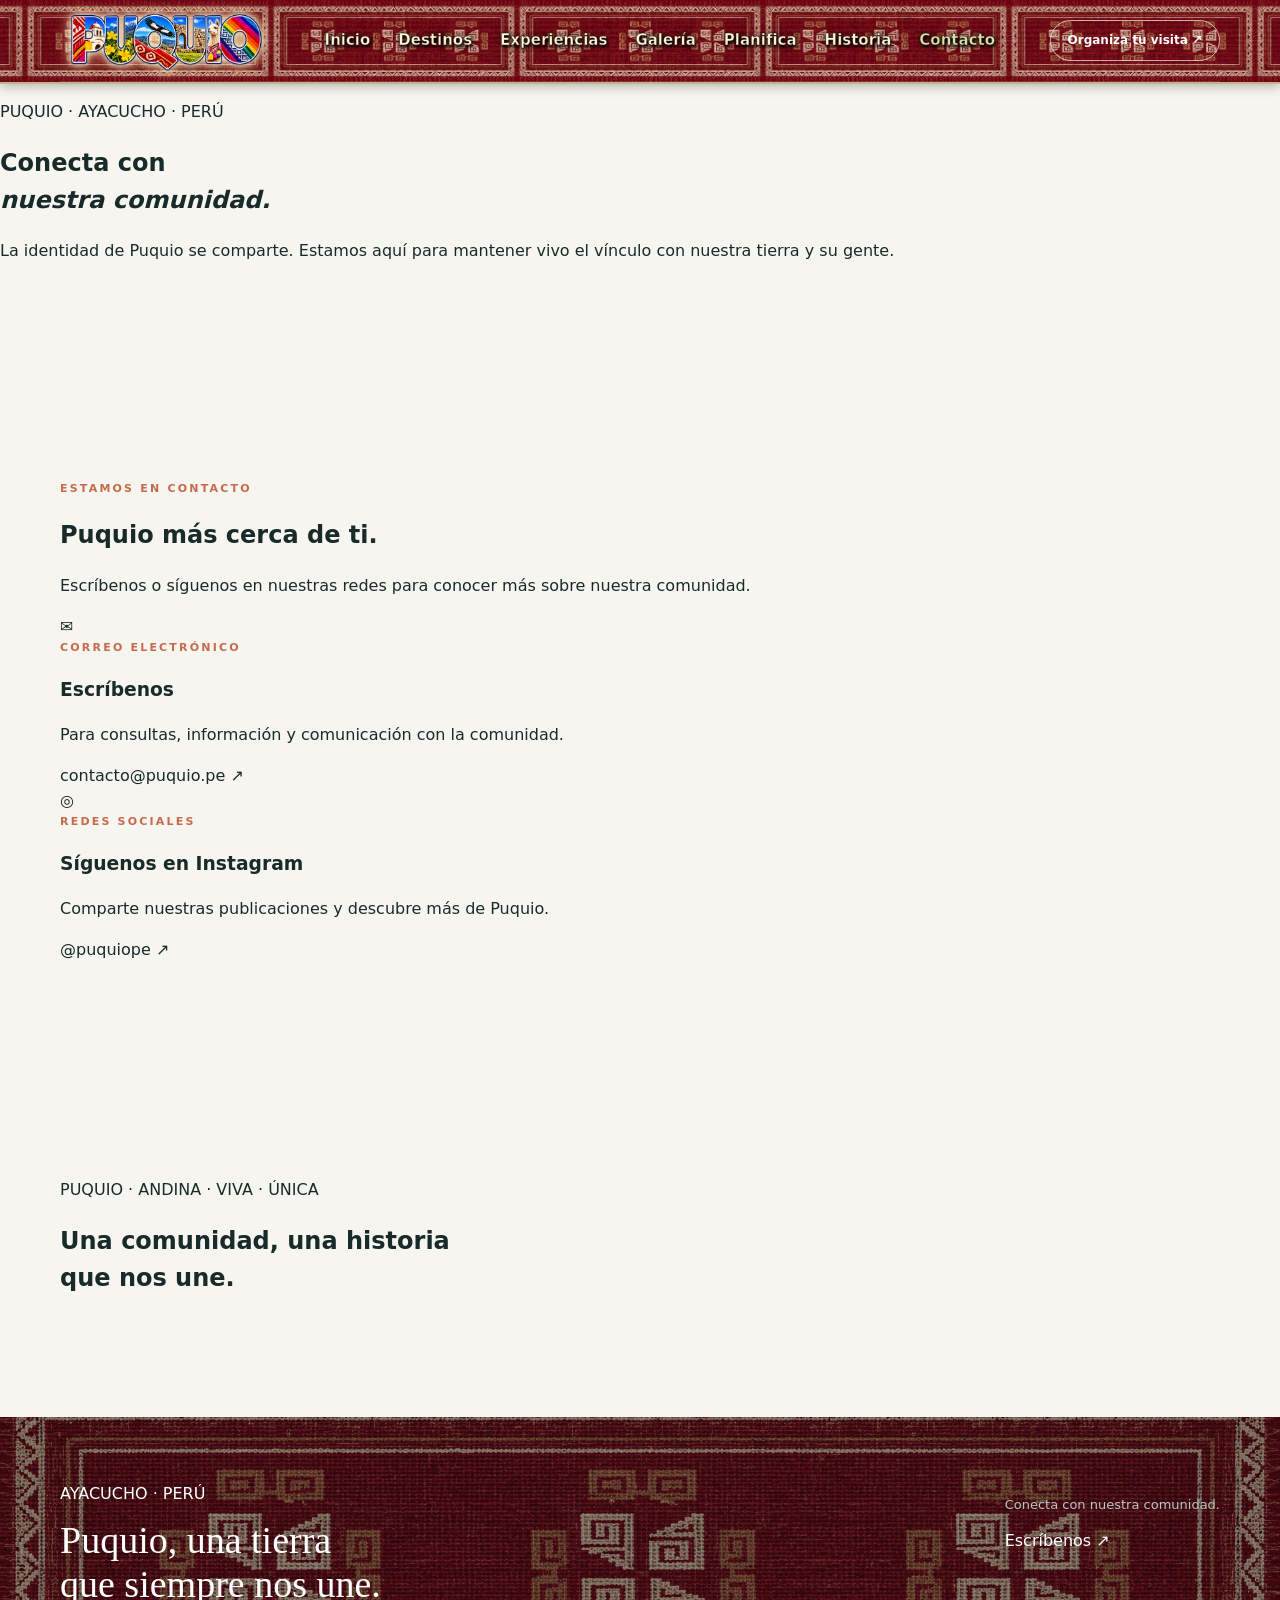
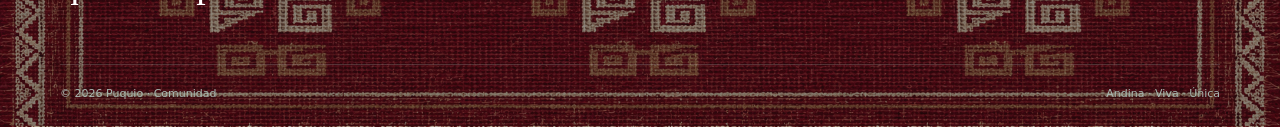
==== contacto.html @ aed08fe5 "creacion opcion contacto en pagina web Added a new contact page with community information and conta" ====
<!DOCTYPE html>
<html lang="es">
<head>
  <meta charset="UTF-8">
  <meta name="viewport" content="width=device-width, initial-scale=1.0">
  <meta name="description" content="Ponte en contacto con la comunidad de Puquio, Ayacucho. Síguenos en Instagram y escríbenos.">
  <title>Contacto | Puquio, Ayacucho</title>
  <link rel="stylesheet" href="css/estilos.css">
</head>
<body>

<header>
  <div class="wrap nav">
    <a aria-label="Puquio, inicio" class="brand" href="index.html">
      <img src="images/logo-puquio.png" alt="PUQUIO - Ayacucho, Perú" class="brand-logo">
    </a>
    <nav aria-label="Navegación principal" class="links" id="mainNav">
      <a data-page="index" href="index.html">Inicio</a>
      <a data-page="destinos" href="destinos.html">Destinos</a>
      <a data-page="experiencias" href="experiencias.html">Experiencias</a>
      <a data-page="galeria" href="galeria.html">Galería</a>
      <a data-page="planifica" href="planifica.html">Planifica</a>
      <a data-page="historia" href="historia.html">Historia</a>
      <a data-page="contacto" href="contacto.html">Contacto</a>
    </nav>
    <a class="nav-cta" href="planifica.html">Organiza tu visita ↗</a>
    <button class="mobile-menu" id="mobileMenuButton" type="button"
      aria-label="Abrir menú de navegación" aria-expanded="false"
      aria-controls="mainNav">
      <span></span><span></span><span></span>
    </button>
  </div>
</header>

<main>
  <section class="contact-hero">
    <div class="contact-hero-content">
      <div class="eyebrow">PUQUIO · AYACUCHO · PERÚ</div>
      <h1>Conecta con<br><em>nuestra comunidad.</em></h1>
      <p>La identidad de Puquio se comparte. Estamos aquí para mantener vivo el vínculo con nuestra tierra y su gente.</p>
    </div>
  </section>

  <section class="contact-section">
    <div class="wrap">
      <div class="contact-heading">
        <div class="kicker">ESTAMOS EN CONTACTO</div>
        <h2>Puquio más cerca de ti.</h2>
        <p>Escríbenos o síguenos en nuestras redes para conocer más sobre nuestra comunidad.</p>
      </div>

      <div class="contact-cards">
        <article class="contact-card">
          <div class="contact-icon">✉</div>
          <div class="kicker">CORREO ELECTRÓNICO</div>
          <h3>Escríbenos</h3>
          <p>Para consultas, información y comunicación con la comunidad.</p>
          <a href="mailto:contacto@puquio.pe">contacto@puquio.pe ↗</a>
        </article>

        <article class="contact-card">
          <div class="contact-icon">◎</div>
          <div class="kicker">REDES SOCIALES</div>
          <h3>Síguenos en Instagram</h3>
          <p>Comparte nuestras publicaciones y descubre más de Puquio.</p>
          <a href="https://www.instagram.com/puquiope/"
             target="_blank" rel="noopener noreferrer">@puquiope ↗</a>
        </article>
      </div>
    </div>
  </section>

  <section class="contact-message">
    <div class="wrap">
      <p>PUQUIO · ANDINA · VIVA · ÚNICA</p>
      <h2>Una comunidad, una historia<br>que nos une.</h2>
    </div>
  </section>
</main>

<footer>
  <div class="wrap">
    <div class="footer-top">
      <div>
        <div class="eyebrow">AYACUCHO · PERÚ</div>
        <h2>Puquio, una tierra<br>que siempre nos une.</h2>
      </div>
      <div>
        <p>Conecta con nuestra comunidad.</p>
        <a class="btn btn-ghost" href="mailto:contacto@puquio.pe">Escríbenos ↗</a>
      </div>
    </div>
    <div class="footer-bottom">
      <span>© 2026 Puquio · Comunidad</span>
      <span>Andina · Viva · Única</span>
    </div>
  </div>
</footer>

<script src="js/navegacion.js"></script>
</body>
</html>
---- css/estilos.css ----
:root{--ink:#182b2a;--muted:#61716d;--cream:#f7f5ef;--paper:#fffdf8;--green:#214d43;--lime:#d7e4a5;--terracotta:#c66b4d;--line:#e5e3da}
*{box-sizing:border-box}html{scroll-behavior:smooth}body{margin:0;font-family:Inter,ui-sans-serif,system-ui,-apple-system,"Segoe UI",sans-serif;color:var(--ink);background:var(--cream);line-height:1.55}a{color:inherit;text-decoration:none}img{display:block;width:100%;height:100%;object-fit:cover}.wrap{width:min(1160px,calc(100% - 44px));margin:auto}
header{position:fixed;z-index:1000;left:0;right:0;top:0;color:white;background:rgba(20,46,41,.94);backdrop-filter:blur(12px);-webkit-backdrop-filter:blur(12px);box-shadow:0 3px 18px rgba(0,0,0,.12)}.nav{position:relative;height:88px;display:flex;align-items:center;justify-content:space-between;border-bottom:1px solid #ffffff42}.brand{display:flex;gap:12px;align-items:center;font-weight:800;letter-spacing:.08em}.brandmark{width:39px;height:39px;border:1px solid #ffffffa8;border-radius:50%;display:grid;place-items:center;font-size:18px}.brand small{display:block;font-size:10px;letter-spacing:.2em;font-weight:500;opacity:.78}.links{display:flex;gap:28px;font-size:13px;font-weight:600}.links a:hover{color:var(--lime)}.nav-cta{border:1px solid #ffffffa8;padding:10px 17px;border-radius:30px;font-size:12px;font-weight:700}
.hero{min-height:740px;height:92vh;max-height:900px;position:relative;display:flex;align-items:center;color:white;background:#182b2a;overflow:hidden}
section{padding:100px 0}.section-head{display:flex;justify-content:space-between;gap:30px;align-items:end;margin-bottom:42px}.kicker{color:var(--terracotta);font-size:11px;font-weight:800;letter-spacing:.2em;text-transform:uppercase}.section-head h2,.intro h2{font-family:Georgia,serif;font-weight:400;font-size:clamp(36px,5vw,58px);line-height:1.08;letter-spacing:-.035em;margin:12px 0 0}.section-head p{max-width:380px;color:var(--muted);font-size:14px;margin:0}.intro{display:grid;grid-template-columns:1fr 1fr;gap:80px;align-items:center}.intro-image{height:510px;border-radius:4px 100px 4px 4px;overflow:hidden;position:relative}.image-note{position:absolute;bottom:20px;left:20px;background:#fffdf0e8;padding:12px 16px;font-size:11px;letter-spacing:.08em;text-transform:uppercase}.intro-copy p{color:var(--muted);max-width:510px}.intro-copy .btn{margin-top:17px;background:var(--green);color:white}.statline{display:flex;gap:32px;margin-top:36px;padding-top:26px;border-top:1px solid var(--line)}.stat strong{font-family:Georgia,serif;font-size:30px;font-weight:400;display:block}.stat span{font-size:10px;text-transform:uppercase;letter-spacing:.12em;color:var(--muted)}
.destinations background-image:linear-gradient(rgba(21,15,17,.35),rgba(21,15,17,.35)),url("../images/fondo-textil-ayacucho.png");background-size:auto,auto 100%;background-repeat:repeat,repeat-x;background-position:center,center.cards{display:grid;grid-template-columns:repeat(3,1fr);gap:20px}.place-card{background:var(--paper);overflow:hidden;position:relative}.place-img{height:300px;position:relative}.place-img:after{content:"";position:absolute;inset:40% 0 0;background:linear-gradient(transparent,#1025228c)}.place-num{position:absolute;top:18px;left:18px;color:white;font-size:11px;letter-spacing:.12em;z-index:1}.place-info{padding:23px 24px 26px}.place-info h3{font-family:Georgia,serif;font-weight:400;font-size:27px;margin:0 0 9px}.place-info p{font-size:13px;color:var(--muted);margin:0 0 20px}.text-link{font-size:11px;font-weight:800;text-transform:uppercase;letter-spacing:.12em;color:var(--green);border-bottom:1px solid #9aafa3;padding-bottom:5px}
.experience{background:var(--green);color:white}.experience .section-head p{color:#c6d4cd}.experience .kicker{color:var(--lime)}.experiences{display:grid;grid-template-columns:repeat(4,1fr);gap:14px}.experience-item{border-top:1px solid #ffffff45;padding:23px 5px 0}.experience-item .symbol{font-size:26px;color:var(--lime);margin-bottom:25px}.experience-item h3{font-family:Georgia,serif;font-size:23px;font-weight:400;margin:0 0 8px}.experience-item p{font-size:13px;color:#c6d4cd;margin:0}
/* Texto directamente sobre el fondo textil */
.experience {
  background: transparent;
  color: #fff;
  box-shadow: none;
}

.experience h2,
.experience p {
  color: #fff;
  text-shadow: 1px 2px 4px rgba(0,0,0,.85);
}

.gallery{display:grid;grid-template-columns:1.2fr .8fr .8fr;grid-template-rows:230px 230px;gap:14px}.gallery figure{margin:0;overflow:hidden;position:relative}.gallery figure:first-child{grid-row:span 2}.gallery figure:last-child{grid-column:span 2;height:430px;display:flex;justify-content:center;background:#e9e7df}.gallery figure:last-child img{width:auto;max-width:100%;height:100%;object-fit:contain;background:#e9e7df}.gallery img{transition:transform .5s}.gallery figure:hover img{transform:scale(1.04)}.gallery figcaption{position:absolute;bottom:0;left:0;right:0;padding:35px 20px 18px;color:white;background:linear-gradient(transparent,#122522b8);font-family:Georgia,serif;font-size:21px}
.visit{background:#e6e9df}.visit-grid{display:grid;grid-template-columns:1fr 1fr;gap:60px;align-items:center}.visit h2{font-family:Georgia,serif;font-weight:400;font-size:clamp(38px,5vw,58px);line-height:1.08;margin:13px 0 20px}.visit p{color:var(--muted);font-size:14px}.visit-list{margin:25px 0;display:grid;gap:12px}.visit-list div{display:flex;gap:13px;font-size:13px}.visit-list b{color:var(--terracotta)}.map-card{min-height:400px;background:#d0d9cc;position:relative;overflow:hidden;display:grid;place-items:center;border-radius:4px}.map-card:before{content:"";position:absolute;inset:0;background-image:linear-gradient(35deg,transparent 47%,#ffffff75 48%,#ffffff75 49%,transparent 50%),linear-gradient(130deg,transparent 44%,#ffffff85 45%,#ffffff85 46%,transparent 47%);background-size:100px 100px,130px 130px;opacity:.65}.map-pin{position:relative;text-align:center;background:var(--green);color:white;padding:20px 25px;border-radius:50px 50px 50px 5px;transform:rotate(-45deg);box-shadow:0 15px 30px #203e352b}.map-pin span{display:block;transform:rotate(45deg);font-size:23px}.map-label{position:absolute;bottom:24px;left:24px;background:#fffdf0e8;padding:12px 15px;font-size:11px;letter-spacing:.12em;text-transform:uppercase}
footer{background:#152c28;color:#f5f4eb;padding:65px 0 25px}.footer-top{display:flex;justify-content:space-between;gap:40px;padding-bottom:45px}.footer-top h2{font-family:Georgia,serif;font-weight:400;font-size:38px;max-width:480px;line-height:1.15;margin:12px 0}.footer-top p{color:#b8c7c0;max-width:360px;font-size:13px}.footer-bottom{border-top:1px solid #ffffff2c;padding-top:20px;display:flex;justify-content:space-between;color:#a9b9b1;font-size:11px}.mobile-menu{display:none;align-items:center;justify-content:center;flex-direction:column;gap:5px;width:48px;height:44px;padding:0;border:2px solid #d7e4a5;border-radius:10px;background:#102522d9;cursor:pointer;box-shadow:0 2px 12px #0005}.mobile-menu span{display:block;width:25px;height:4px;border-radius:4px;background:#e3f36b;box-shadow:0 0 5px #d7e4a588;transition:transform .25s,opacity .25s}.mobile-menu[aria-expanded="true"] span:first-child{transform:translateY(9px) rotate(45deg)}.mobile-menu[aria-expanded="true"] span:nth-child(2){opacity:0}.mobile-menu[aria-expanded="true"] span:last-child{transform:translateY(-9px) rotate(-45deg)}
@media(max-width:800px){.links{display:none}.mobile-menu{display:flex;flex-shrink:0}.links.is-open{display:flex;position:absolute;top:calc(100% + 8px);right:0;z-index:10;flex-direction:column;gap:0;width:min(270px,calc(100vw - 30px));padding:9px;background:#142e29f5;border:1px solid #d7e4a577;border-radius:14px;box-shadow:0 14px 35px #0006;backdrop-filter:blur(10px)}.links.is-open a{padding:13px 14px;border-bottom:1px solid #ffffff20;font-size:14px}.links.is-open a:last-child{border-bottom:0}.links.is-open a:hover{background:#ffffff12;color:#e3f36b}.hero{min-height:690px;height:88vh}.hero-content{padding-top:65px}.hero p{font-size:15px}.hero-bottom{bottom:24px}.intro,.visit-grid{grid-template-columns:1fr;gap:35px}.intro-image{height:370px;order:2}.cards{grid-template-columns:1fr 1fr}.place-img{height:230px}.experiences{grid-template-columns:1fr 1fr;row-gap:35px}.gallery{grid-template-columns:1fr 1fr;grid-template-rows:220px 180px 200px}.gallery figure:first-child{grid-row:span 2}.gallery figure:last-child{grid-column:span 2;height:320px;display:flex;justify-content:center;background:#e9e7df}.gallery figure:last-child img{width:auto;max-width:100%;height:100%;object-fit:contain;background:#e9e7df}.section-head{align-items:start;flex-direction:column}.statline{gap:20px}.footer-top{flex-direction:column}.nav-cta{display:none}}
@media(max-width:520px){.wrap{width:min(100% - 30px,1160px)}.nav{height:72px}.brand{font-size:13px}.hero h1{font-size:57px}.hero{min-height:650px}.hero-bottom{font-size:9px}.hero-bottom>div:last-child{display:none}section{padding:72px 0}.cards{grid-template-columns:1fr}.place-img{height:270px}.experiences{grid-template-columns:1fr 1fr}.experience-item h3{font-size:20px}.gallery{grid-template-rows:190px 160px 170px;gap:9px}.gallery figure:last-child{height:280px}.gallery figcaption{font-size:17px}.statline{flex-wrap:wrap}.stat{min-width:90px}.map-card{min-height:320px}.footer-bottom{flex-direction:column;gap:8px}}

/* Carrusel automático de portada */
.hero-photo{position:absolute;inset:0;z-index:0;background-position:center;background-size:cover;background-repeat:no-repeat;filter:saturate(.8)}



/* ===== Estructura multipágina y navegación fija ===== */
:root{scroll-padding-top:88px}
header{position:fixed!important;top:0;left:0;right:0;z-index:1000;background:rgba(20,48,42,.97);color:#fff;backdrop-filter:blur(12px);box-shadow:0 5px 24px #071b1640}
.nav{height:82px!important;border-bottom:1px solid #ffffff25!important}
body{padding-top:0}
.hero{padding-top:0}
.hero-content{padding-top:175px!important}
.nav-cta{white-space:nowrap}
.links a[aria-current="page"]{color:var(--lime)}
.subhero{min-height:360px;padding:155px 0 75px;background:linear-gradient(90deg,#102522df,#10252270),var(--subhero-image) center/cover;color:white;display:flex;align-items:end}
.subhero .kicker{color:var(--lime)}
.subhero h1{font-family:Georgia,serif;font-weight:400;font-size:clamp(43px,6vw,72px);line-height:1.04;margin:12px 0}
.subhero p{max-width:650px;color:#eef1e8;font-size:16px}
.content-section{padding:76px 0}
.content-section.alt{
  background:
    linear-gradient(rgba(20,15,12,.30),rgba(20,15,12,.30)),
    url("../images/fondo-textil-ayacucho.png") center/cover;
}
.content-grid{display:grid;grid-template-columns:repeat(2,minmax(0,1fr));gap:24px}
.content-card{background:var(--paper);border:1px solid var(--line);overflow:hidden}
.content-card img{height:280px}
.content-card .place-info{padding:23px}
.content-card h2,.content-card h3{font-family:Georgia,serif;font-weight:400;font-size:29px;margin:0 0 9px}
.content-card p{color:var(--muted);font-size:14px}
.prose{max-width:820px}
.prose p{color:var(--muted);font-size:15px;line-height:1.85}
.info-list{display:grid;gap:14px;margin-top:25px}
.info-list article{background:var(--paper);border-left:3px solid var(--terracotta);padding:17px 20px}
.info-list h3{font-family:Georgia,serif;font-size:23px;font-weight:400;margin:0 0 5px}
.info-list p{margin:0;color:var(--muted);font-size:14px}
.page-cta{background:var(--green);color:white;padding:48px;border-radius:4px}
.page-cta h2{font-family:Georgia,serif;font-weight:400;font-size:clamp(32px,4vw,48px);margin:0 0 10px}
.page-cta p{color:#d3dfd8;max-width:650px}
.breadcrumb{font-size:11px;letter-spacing:.12em;text-transform:uppercase;color:#dce7d1;margin-bottom:15px}
footer a:hover{color:var(--lime)}
@media(max-width:800px){
  .nav{height:72px!important}
  .hero-content{padding-top:145px!important}
  .subhero{min-height:330px;padding:130px 0 55px}
  .content-grid{grid-template-columns:1fr}
  .content-card img{height:250px}
  .page-cta{padding:30px 23px}
}
@media(max-width:520px){
  .nav{height:70px!important}
  .brand{font-size:13px}
  .hero-content{padding-top:130px!important}
  .subhero h1{font-size:43px}
  .subhero p{font-size:14px}
}
@media(prefers-reduced-motion:reduce){html{scroll-behavior:auto}.hero-photo,.hero-photo-next{transition:none!important}}

/* Orden de capas del carrusel: foto, velo de contraste, texto y controles. */
.hero-photo,.hero-photo-next{z-index:0!important}.hero:before{z-index:1!important}.hero-content{z-index:2!important}.hero-caption{z-index:3!important}.hero-controls{z-index:4!important}

/* Ajuste para navegación con encabezado fijo */
[id]{scroll-margin-top:100px}

/* Mapa interactivo de Google Maps */
.map-card.map-embed{display:block;min-height:400px;background:#e8eee9;padding:0}
.map-card.map-embed:before{display:none}
.map-card.map-embed iframe{display:block;width:100%;height:100%;min-height:400px}

/* Ajuste del logotipo PUQUIO */
.brand-logo {
  width: 210px;
  height: auto;
  max-height: 65px;
  object-fit: contain;
  display: block;
  filter: drop-shadow(0 0 3px rgba(255, 255, 235, 0.95))
        drop-shadow(0 0 7px rgba(255, 230, 160, 0.75));
}

@media (max-width: 800px) {
  .brand-logo {
    width: 155px;
    max-height: 52px;
  }
}

/* ==========================================
   IDENTIDAD TEXTIL AYACUCHANA - PUQUIO
   ========================================== */

/* Barra superior */
header {
  background-image: url("../images/fondo-textil-ayacucho.png");
  background-position: center;
  background-size: auto 100%;
  background-repeat: repeat-x;
  border-bottom: 2px solid rgba(235, 210, 160, 0.8);
  box-shadow: 0 3px 10px rgba(0, 0, 0, 0.25);
}

/* Pie de página */
footer {
  background-image:
    linear-gradient(rgba(21, 15, 17, 0.48), rgba(21, 15, 17, 0.48)),
    url("../images/fondo-textil-ayacucho.png");
  background-position: center;
  background-size: cover;
  background-repeat: repeat-x;
  color: #fff;
}

/* Mantener legibles los enlaces del pie */
footer a {
  color: #fff;
}

/* Mejorar contraste del menú sobre el tejido ayacuchano */
header .links a {
  color: #FFF4D6;
  font-size: 15px;
  font-weight: 700;
  -webkit-text-stroke: 0.45px rgba(20, 15, 12, 0.9);
  text-shadow:
    1px 2px 3px rgba(0, 0, 0, 1),
    0 0 6px rgba(0, 0, 0, 0.8);
  transition: color 0.3s ease;
}

header .links a:hover,
header .links a:focus {
  color: #D7E88F;
  -webkit-text-stroke: 0.45px rgba(20, 15, 12, 0.9);
  text-shadow: 1px 2px 5px rgba(0, 0, 0, 1);
}

/* Mostrar el contenido directamente sobre el tejido */
.content-section.alt .page-cta {
  background: transparent !important;
  color: #fff;
  box-shadow: none;
  border: none;
}

.content-section.alt .page-cta h2,
.content-section.alt .page-cta p {
  color: #fff;
  text-shadow: 1px 2px 5px rgba(0,0,0,.9);
}

/* Panel cultural: tejido andino en tonos oliva y tierra */
.cultural-soft {
  position: relative;
  isolation: isolate;
  overflow: hidden;
  background: #8b8b62 !important;
  color: #263b32 !important;
}

.cultural-soft::before {
  content: "";
  position: absolute;
  inset: 0;
  background: url("../images/fondo-textil-ayacucho.png") center/cover;
  filter: hue-rotate(65deg) saturate(0.75) brightness(0.85);
  z-index: 0;
}

.cultural-soft > .wrap {
  position: relative;
  z-index: 1;
}

.cultural-soft h2,
.cultural-soft p {
  color: #fff4d8 !important;
  text-shadow: 2px 2px 5px rgba(0, 0, 0, 0.85) !important;
}

/* Historia: texto directamente sobre el tejido andino */
.cultural-soft .content-card {
  background: transparent !important;
  border: none !important;
  box-shadow: none !important;
}

.cultural-soft .content-card .place-info {
  background: transparent !important;
}

.cultural-soft .content-card h3,
.cultural-soft .content-card p {
  color: #fff4d8 !important;
  text-shadow: 2px 2px 5px rgba(0, 0, 0, 0.9) !important;
}

/* Mejorar contraste de textos pequeños sobre el tejido */
.cultural-soft .kicker {
  color: #dce9a3 !important;
  font-size: 14px !important;
  font-weight: 900 !important;
  letter-spacing: 0.18em !important;
  text-shadow: 1px 2px 5px rgba(0, 0, 0, 1) !important;
}

.cultural-soft .section-head > p,
.cultural-soft .content-card p {
  color: #fff4d8 !important;
  text-shadow: 1px 2px 4px rgba(0, 0, 0, 0.95) !important;
}

@keyframes heroFadeIn {
  from {
    opacity: 0;
  }
  to {
    opacity: 1;
  }
}

 background: linear-gradient(
    90deg,
    rgba(10, 28, 25, .82),
    rgba(10, 28, 25, .48) 60%,
    rgba(10, 28, 25, .18)
  );
  z-index: 1;
}

.hero-content {
  position: relative;
  z-index: 2;
}

.hero h1 {
  color: #fff;
  font-family: Georgia, serif;
  font-size: clamp(64px, 8vw, 100px);
  line-height: 1;
  font-weight: 400;
  text-shadow: 2px 3px 8px rgba(0, 0, 0, .85);
}

.hero h1 em {
  color: #e5edc5;
}

.hero p {
  max-width: 590px;
  color: #f1f1e8;
  font-size: 18px;
  line-height: 1.7;
  font-weight: 600;
  text-shadow:
    1px 2px 3px #000,
    0 0 8px rgba(0, 0, 0, .95);
}

.hero .eyebrow {
  color: #e5edc5;
  font-weight: 900;
  text-shadow: 1px 2px 4px #000;
}

.hero-bottom {
  position: relative;
  z-index: 2;
}

@media (max-width: 520px) {
  .hero h1 {
    font-size: 57px;
  }

  .hero p {
    font-size: 16px;
  }
}

/* Fondo textil andino en la portada de Galería */
.subhero.galeria-hero {
  min-height: 480px;
  position: relative;
  isolation: isolate;
  background-color: #302d19;
  background-image: var(--subhero-image);
  background-position: right center;
background-size: 53% 100%;
  background-repeat: no-repeat;
}

.subhero.galeria-hero::before {
  content: "";
  position: absolute;
  inset: 0 auto 0 0;
  width: 47%;
  background:
    linear-gradient(rgba(25, 24, 10, .28), rgba(25, 24, 10, .28)),
    url("../images/fondo-textil-ayacucho.png") center/cover;
  filter: hue-rotate(65deg) saturate(.75) brightness(.85);
  z-index: 0;
}

.subhero.galeria-hero > .wrap {
  position: relative;
  z-index: 2;
}
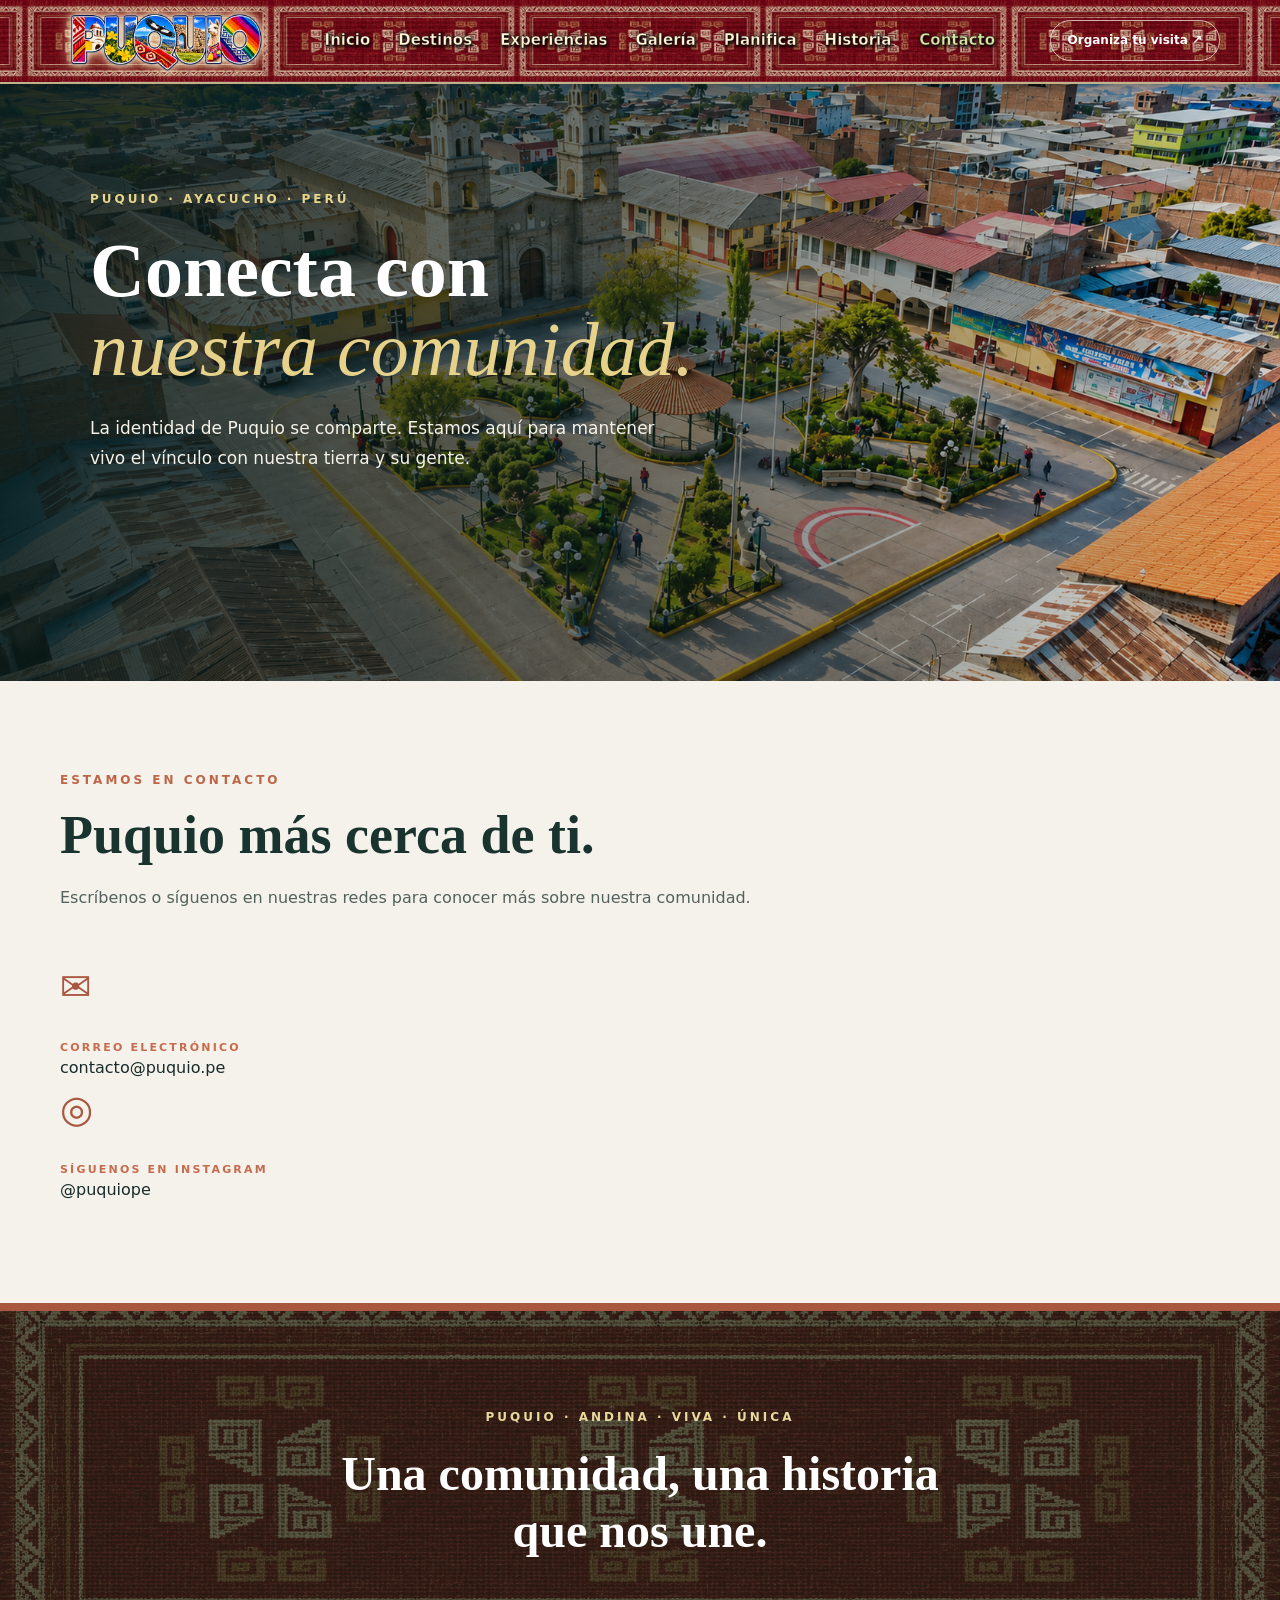
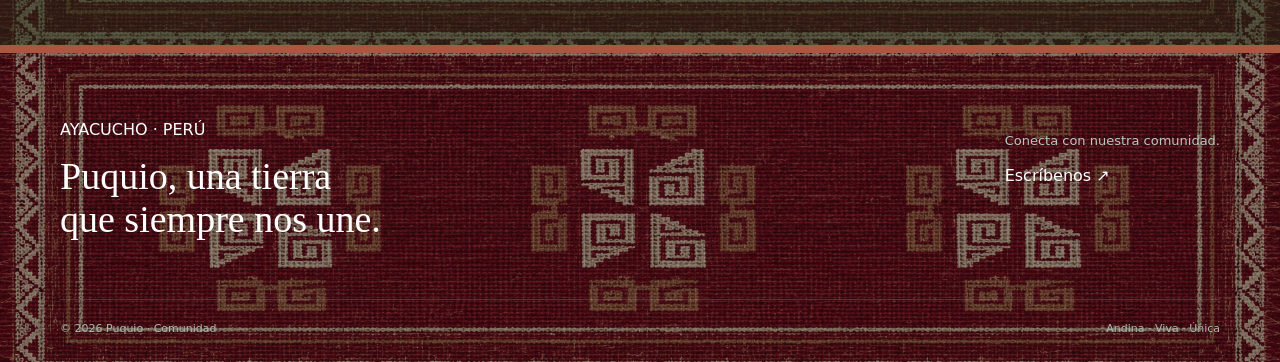
==== commit 5832b93f: "Refactor contact section layout in contacto.html Replaced contact cards with a new contact band layo" ====
--- a/contacto.html
+++ b/contacto.html
@@ -49,24 +49,26 @@
         <p>Escríbenos o síguenos en nuestras redes para conocer más sobre nuestra comunidad.</p>
       </div>
 
-      <div class="contact-cards">
-        <article class="contact-card">
-          <div class="contact-icon">✉</div>
-          <div class="kicker">CORREO ELECTRÓNICO</div>
-          <h3>Escríbenos</h3>
-          <p>Para consultas, información y comunicación con la comunidad.</p>
-          <a href="mailto:contacto@puquio.pe">contacto@puquio.pe ↗</a>
-        </article>
+    <div class="contact-band">
+  <div class="contact-item">
+    <div class="contact-icon">✉</div>
+    <div class="kicker">CORREO ELECTRÓNICO</div>
+    <a href="mailto:contacto@puquio.pe">
+      contacto@puquio.pe
+    </a>
+  </div>
 
-        <article class="contact-card">
-          <div class="contact-icon">◎</div>
-          <div class="kicker">REDES SOCIALES</div>
-          <h3>Síguenos en Instagram</h3>
-          <p>Comparte nuestras publicaciones y descubre más de Puquio.</p>
-          <a href="https://www.instagram.com/puquiope/"
-             target="_blank" rel="noopener noreferrer">@puquiope ↗</a>
-        </article>
-      </div>
+  <div class="contact-divider"></div>
+
+  <div class="contact-item">
+    <div class="contact-icon">◎</div>
+    <div class="kicker">SÍGUENOS EN INSTAGRAM</div>
+    <a href="https://www.instagram.com/puquiope/"
+       target="_blank" rel="noopener noreferrer">
+      @puquiope
+    </a>
+  </div>
+</div>
     </div>
   </section>
 
--- a/css/estilos.css
+++ b/css/estilos.css
@@ -331,3 +331,218 @@
   position: relative;
   z-index: 2;
 }
+
+/* =====================================
+   PÁGINA DE CONTACTO - PUQUIO
+   ===================================== */
+
+.contact-hero {
+  min-height: 560px;
+  position: relative;
+  display: flex;
+  align-items: center;
+  color: #fff;
+  background:
+    linear-gradient(90deg, rgba(12, 28, 25, .88) 0%, rgba(12, 28, 25, .58) 48%, rgba(12, 28, 25, .12) 100%),
+    url("../images/plaza-armas-contacto-hd.png") center 55% / cover no-repeat;
+  overflow: hidden;
+}
+
+.contact-hero-content {
+  width: min(1100px, 86%);
+  margin: 0 auto;
+  padding: 90px 0;
+  position: relative;
+  z-index: 1;
+}
+
+.contact-hero .eyebrow {
+  color: #e6d58b;
+  font-size: 12px;
+  letter-spacing: 3px;
+  font-weight: 700;
+  margin-bottom: 22px;
+}
+
+.contact-hero h1 {
+  font-family: Georgia, serif;
+  font-size: clamp(48px, 6vw, 76px);
+  line-height: 1.04;
+  max-width: 720px;
+  margin: 0 0 24px;
+  color: #fff;
+}
+
+.contact-hero h1 em {
+  color: #e7d28c;
+  font-weight: normal;
+}
+
+.contact-hero p {
+  max-width: 570px;
+  color: #f5f2e9;
+  font-size: 17px;
+  line-height: 1.8;
+}
+
+.contact-section {
+  padding: 90px 0 100px;
+  background: #f5f2eb;
+  position: relative;
+}
+
+.contact-heading {
+  max-width: 720px;
+  margin-bottom: 45px;
+}
+
+.contact-heading .kicker {
+  color: #bd6548;
+  font-size: 12px;
+  font-weight: 800;
+  letter-spacing: 3px;
+  margin-bottom: 16px;
+}
+
+.contact-heading h2 {
+  color: #19332e;
+  font-family: Georgia, serif;
+  font-size: clamp(36px, 5vw, 54px);
+  line-height: 1.12;
+  margin: 0 0 18px;
+}
+
+.contact-heading p {
+  color: #52615b;
+  font-size: 16px;
+  line-height: 1.8;
+}
+
+.contact-cards {
+  display: grid;
+  grid-template-columns: repeat(2, minmax(0, 1fr));
+  gap: 28px;
+}
+
+.contact-card {
+  position: relative;
+  padding: 42px 38px;
+  background: #fffdf8;
+  border: 1px solid #e4dccb;
+  box-shadow: 0 12px 35px rgba(28, 45, 37, .08);
+  overflow: hidden;
+}
+
+.contact-card::before {
+  content: "";
+  display: block;
+  height: 9px;
+  position: absolute;
+  top: 0;
+  left: 0;
+  right: 0;
+  background: url("../images/fondo-textil-ayacucho.png") center 48% / 220px auto repeat-x;
+}
+
+.contact-icon {
+  color: #a9573e;
+  font-size: 38px;
+  margin-bottom: 22px;
+}
+
+.contact-card .kicker {
+  color: #a9573e;
+  font-size: 11px;
+  font-weight: 800;
+  letter-spacing: 2px;
+  margin-bottom: 12px;
+}
+
+.contact-card h3 {
+  color: #19332e;
+  font-family: Georgia, serif;
+  font-size: 29px;
+  margin: 0 0 14px;
+}
+
+.contact-card p {
+  color: #58645e;
+  line-height: 1.75;
+  margin-bottom: 22px;
+}
+
+.contact-card a {
+  color: #a34f37;
+  font-weight: 700;
+  text-decoration: none;
+  overflow-wrap: anywhere;
+}
+
+.contact-card a:hover {
+  color: #19332e;
+  text-decoration: underline;
+}
+
+.contact-message {
+  padding: 85px 0;
+  text-align: center;
+  color: #fff;
+  background:
+    linear-gradient(rgba(28, 35, 20, .72), rgba(28, 35, 20, .72)),
+    url("../images/fondo-textil-ayacucho.png") center / cover;
+  border-top: 8px solid #a9573e;
+  border-bottom: 8px solid #a9573e;
+}
+
+.contact-message p {
+  color: #e8d99d;
+  font-size: 12px;
+  font-weight: 800;
+  letter-spacing: 3px;
+  margin-bottom: 18px;
+}
+
+.contact-message h2 {
+  font-family: Georgia, serif;
+  font-size: clamp(32px, 5vw, 48px);
+  line-height: 1.2;
+  margin: 0;
+  color: #fff;
+}
+
+@media (max-width: 700px) {
+  .contact-hero {
+    min-height: 510px;
+    background-position: 58% center;
+  }
+
+  .contact-hero-content {
+    width: 88%;
+    padding: 70px 0;
+  }
+
+  .contact-hero h1 {
+    font-size: 46px;
+  }
+
+  .contact-hero p {
+    font-size: 15px;
+  }
+
+  .contact-section {
+    padding: 65px 0;
+  }
+
+  .contact-cards {
+    grid-template-columns: 1fr;
+    gap: 22px;
+  }
+
+  .contact-card {
+    padding: 36px 26px;
+  }
+
+  .contact-message {
+    padding: 65px 20px;
+  }
+}
